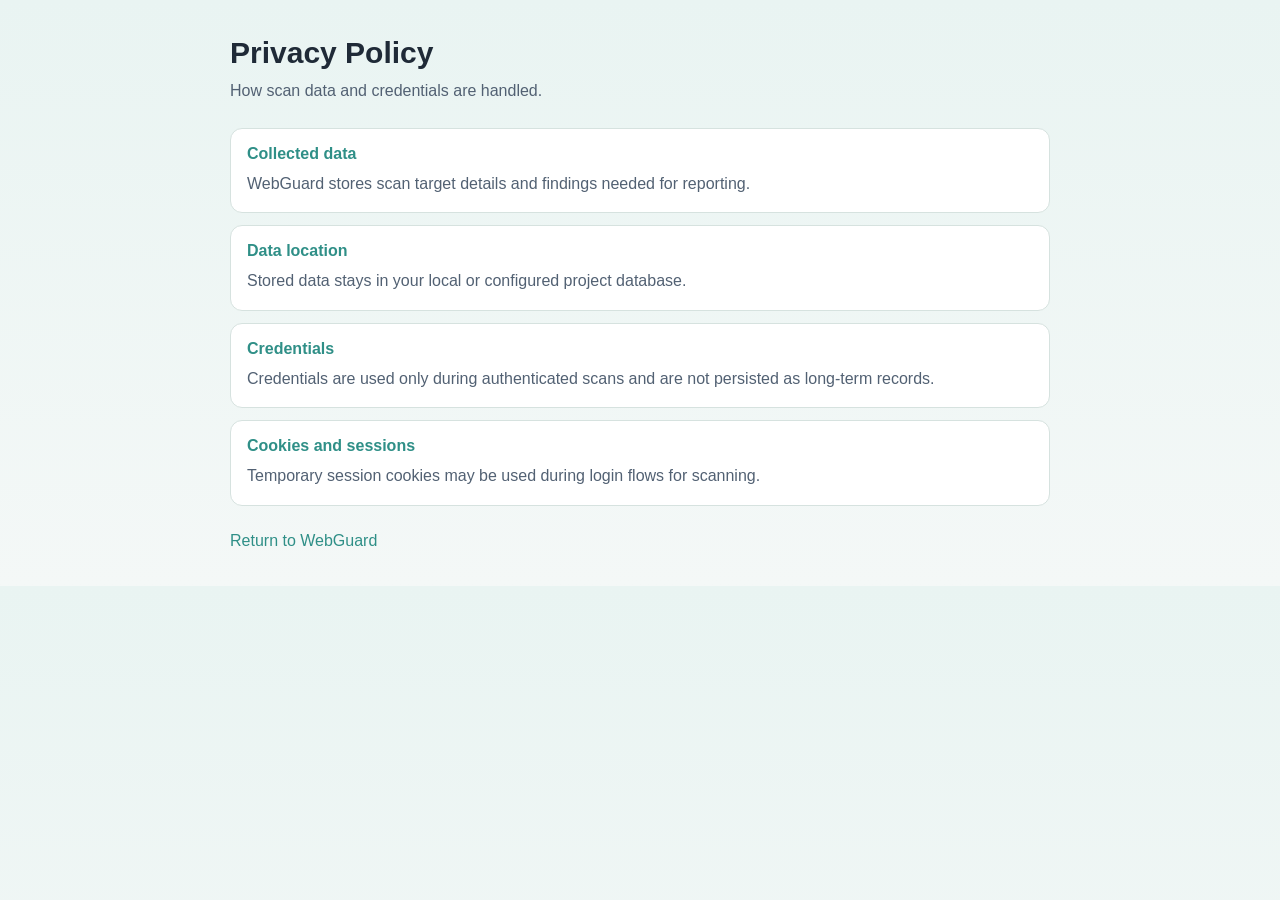
==== frontend/public/privacy-policy.html @ 00ae0fd1 "new files" ====
<!doctype html>
<html lang="en">
  <head>
    <meta charset="UTF-8" />
    <meta name="viewport" content="width=device-width, initial-scale=1.0" />
    <title>WebGuard | Privacy Policy</title>
    <style>
      :root {
        --bg: #f4f8f7;
        --card: #ffffff;
        --text: #1f2a37;
        --muted: #526173;
        --line: #d6e2df;
        --brand: #2f8f87;
      }
      * {
        box-sizing: border-box;
      }
      body {
        margin: 0;
        font-family: "Segoe UI", Tahoma, Geneva, Verdana, sans-serif;
        background: linear-gradient(180deg, #e9f4f2 0%, var(--bg) 100%);
        color: var(--text);
      }
      .wrap {
        max-width: 860px;
        margin: 0 auto;
        padding: 36px 20px;
      }
      h1 {
        margin: 0 0 8px;
        font-size: 30px;
      }
      p.lead {
        margin: 0 0 24px;
        color: var(--muted);
      }
      .item {
        background: var(--card);
        border: 1px solid var(--line);
        border-radius: 12px;
        padding: 16px;
        margin-bottom: 12px;
      }
      h3 {
        margin: 0 0 8px;
        color: var(--brand);
        font-size: 16px;
      }
      p {
        margin: 0;
        line-height: 1.6;
        color: var(--muted);
      }
      a.back {
        display: inline-block;
        margin-top: 14px;
        color: var(--brand);
        text-decoration: none;
      }
    </style>
  </head>
  <body>
    <main class="wrap">
      <h1>Privacy Policy</h1>
      <p class="lead">How scan data and credentials are handled.</p>

      <section class="item">
        <h3>Collected data</h3>
        <p>
          WebGuard stores scan target details and findings needed for reporting.
        </p>
      </section>
      <section class="item">
        <h3>Data location</h3>
        <p>Stored data stays in your local or configured project database.</p>
      </section>
      <section class="item">
        <h3>Credentials</h3>
        <p>
          Credentials are used only during authenticated scans and are not
          persisted as long-term records.
        </p>
      </section>
      <section class="item">
        <h3>Cookies and sessions</h3>
        <p>
          Temporary session cookies may be used during login flows for scanning.
        </p>
      </section>

      <a class="back" href="/">Return to WebGuard</a>
    </main>
  </body>
</html>
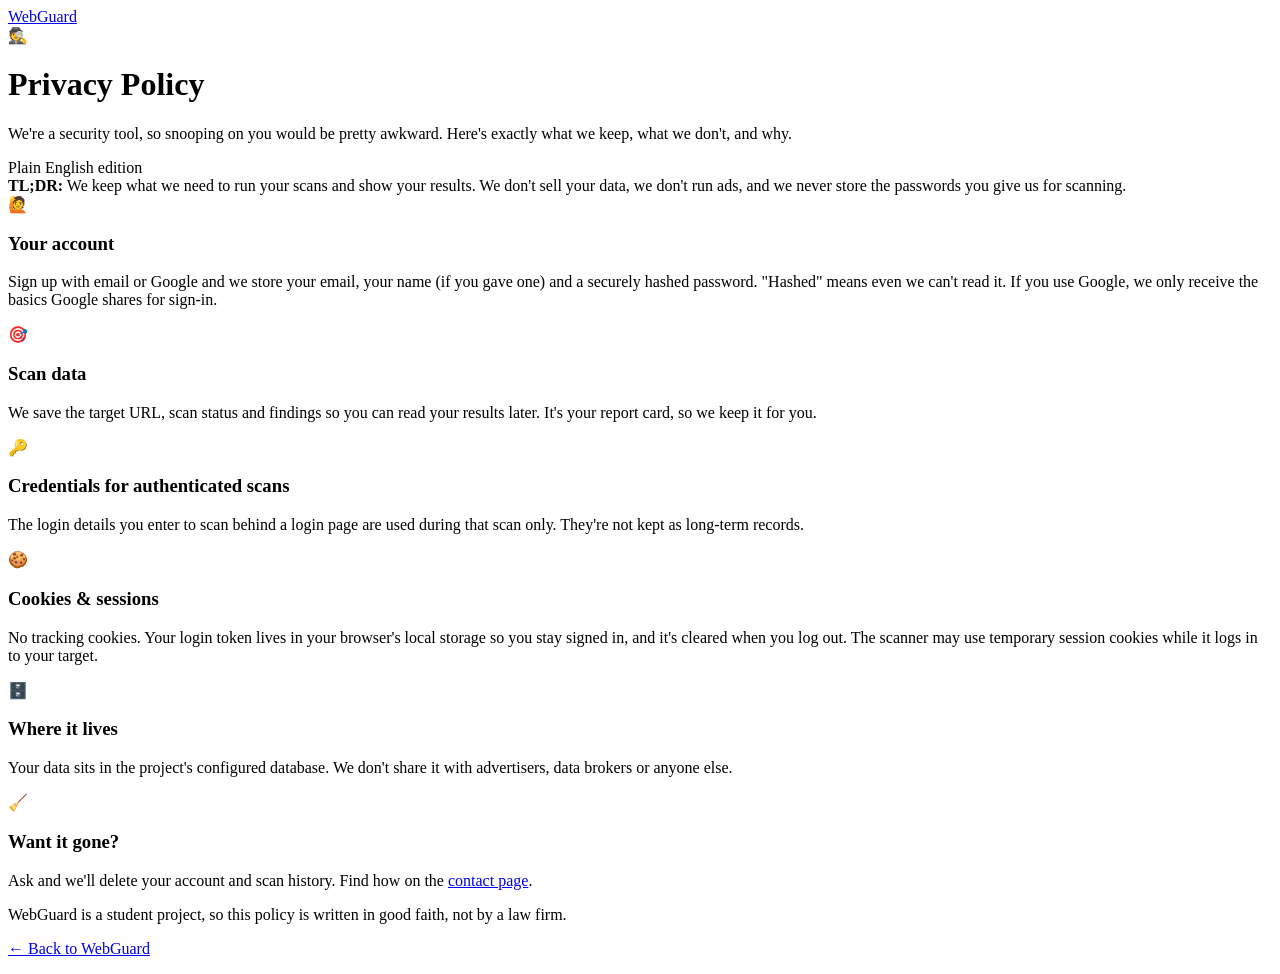
==== commit e9e7cdb8: "feat: enhance header with profile menu and logout functionality style: update CSS for improved layou" ====
--- a/frontend/public/privacy-policy.html
+++ b/frontend/public/privacy-policy.html
@@ -4,92 +4,94 @@
     <meta charset="UTF-8" />
     <meta name="viewport" content="width=device-width, initial-scale=1.0" />
     <title>WebGuard | Privacy Policy</title>
-    <style>
-      :root {
-        --bg: #f4f8f7;
-        --card: #ffffff;
-        --text: #1f2a37;
-        --muted: #526173;
-        --line: #d6e2df;
-        --brand: #2f8f87;
-      }
-      * {
-        box-sizing: border-box;
-      }
-      body {
-        margin: 0;
-        font-family: "Segoe UI", Tahoma, Geneva, Verdana, sans-serif;
-        background: linear-gradient(180deg, #e9f4f2 0%, var(--bg) 100%);
-        color: var(--text);
-      }
-      .wrap {
-        max-width: 860px;
-        margin: 0 auto;
-        padding: 36px 20px;
-      }
-      h1 {
-        margin: 0 0 8px;
-        font-size: 30px;
-      }
-      p.lead {
-        margin: 0 0 24px;
-        color: var(--muted);
-      }
-      .item {
-        background: var(--card);
-        border: 1px solid var(--line);
-        border-radius: 12px;
-        padding: 16px;
-        margin-bottom: 12px;
-      }
-      h3 {
-        margin: 0 0 8px;
-        color: var(--brand);
-        font-size: 16px;
-      }
-      p {
-        margin: 0;
-        line-height: 1.6;
-        color: var(--muted);
-      }
-      a.back {
-        display: inline-block;
-        margin-top: 14px;
-        color: var(--brand);
-        text-decoration: none;
-      }
-    </style>
+    <link rel="stylesheet" href="/legal.css" />
   </head>
   <body>
+    <div class="topbar"><a href="/">Web<span>Guard</span></a></div>
+    <header class="hero">
+      <div class="emoji">🕵️</div>
+      <h1>Privacy Policy</h1>
+      <p>
+        We're a security tool, so snooping on you would be pretty awkward. Here's
+        exactly what we keep, what we don't, and why.
+      </p>
+      <span class="stamp">Plain English edition</span>
+    </header>
+
     <main class="wrap">
-      <h1>Privacy Policy</h1>
-      <p class="lead">How scan data and credentials are handled.</p>
+      <div class="tldr">
+        <strong>TL;DR:</strong> We keep what we need to run your scans and show
+        your results. We don't sell your data, we don't run ads, and we never
+        store the passwords you give us for scanning.
+      </div>
 
       <section class="item">
-        <h3>Collected data</h3>
-        <p>
-          WebGuard stores scan target details and findings needed for reporting.
-        </p>
+        <div class="ico">🙋</div>
+        <div>
+          <h3>Your account</h3>
+          <p>
+            Sign up with email or Google and we store your email, your name (if
+            you gave one) and a securely hashed password. "Hashed" means even we
+            can't read it. If you use Google, we only receive the basics Google
+            shares for sign-in.
+          </p>
+        </div>
       </section>
       <section class="item">
-        <h3>Data location</h3>
-        <p>Stored data stays in your local or configured project database.</p>
+        <div class="ico">🎯</div>
+        <div>
+          <h3>Scan data</h3>
+          <p>
+            We save the target URL, scan status and findings so you can read
+            your results later. It's your report card, so we keep it for you.
+          </p>
+        </div>
       </section>
       <section class="item">
-        <h3>Credentials</h3>
-        <p>
-          Credentials are used only during authenticated scans and are not
-          persisted as long-term records.
-        </p>
+        <div class="ico">🔑</div>
+        <div>
+          <h3>Credentials for authenticated scans</h3>
+          <p>
+            The login details you enter to scan behind a login page are used
+            during that scan only. They're not kept as long-term records.
+          </p>
+        </div>
       </section>
       <section class="item">
-        <h3>Cookies and sessions</h3>
-        <p>
-          Temporary session cookies may be used during login flows for scanning.
-        </p>
+        <div class="ico">🍪</div>
+        <div>
+          <h3>Cookies &amp; sessions</h3>
+          <p>
+            No tracking cookies. Your login token lives in your browser's local
+            storage so you stay signed in, and it's cleared when you log out.
+            The scanner may use temporary session cookies while it logs in to
+            your target.
+          </p>
+        </div>
+      </section>
+      <section class="item">
+        <div class="ico">🗄️</div>
+        <div>
+          <h3>Where it lives</h3>
+          <p>
+            Your data sits in the project's configured database. We don't share
+            it with advertisers, data brokers or anyone else.
+          </p>
+        </div>
+      </section>
+      <section class="item">
+        <div class="ico">🧹</div>
+        <div>
+          <h3>Want it gone?</h3>
+          <p>
+            Ask and we'll delete your account and scan history. Find how on the
+            <a href="/contact.html">contact page</a>.
+          </p>
+        </div>
       </section>
 
-      <a class="back" href="/">Return to WebGuard</a>
+      <p class="fine">WebGuard is a student project, so this policy is written in good faith, not by a law firm.</p>
+      <p class="center"><a class="back" href="/">← Back to WebGuard</a></p>
     </main>
   </body>
 </html>
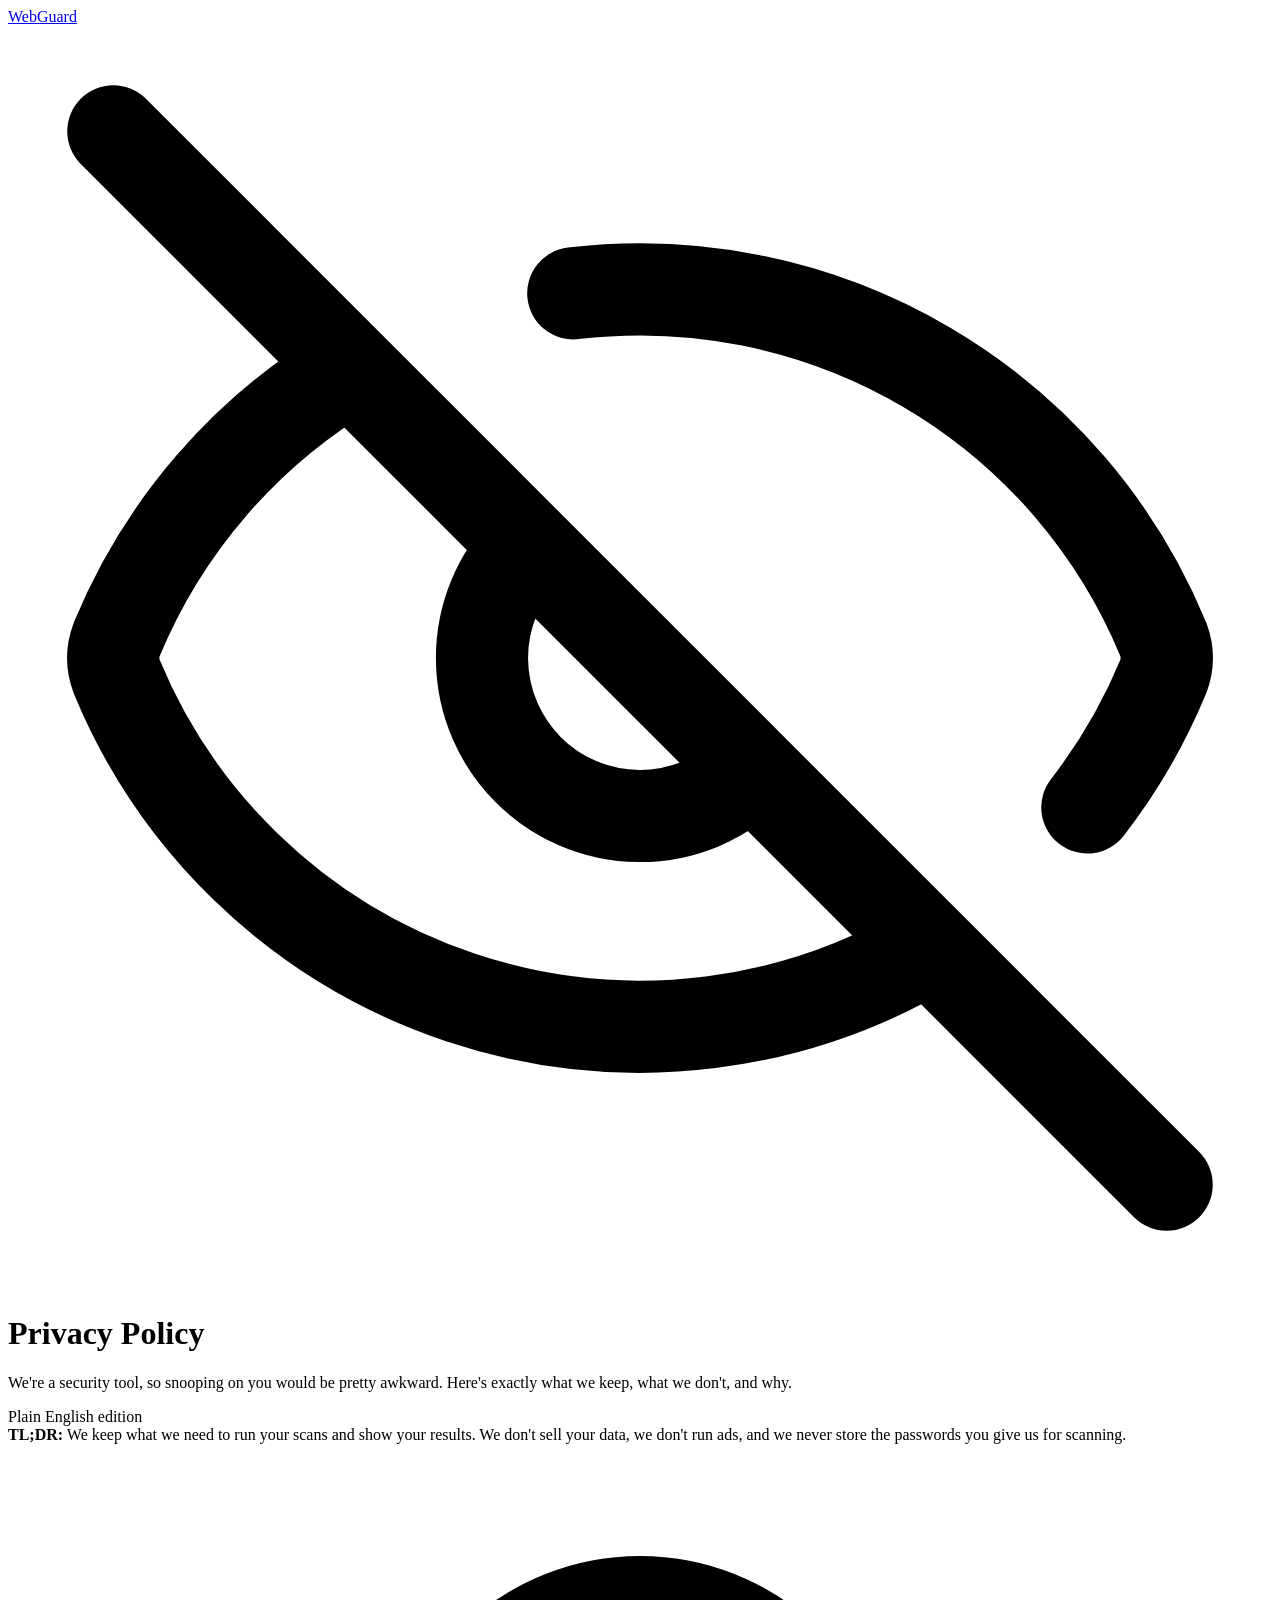
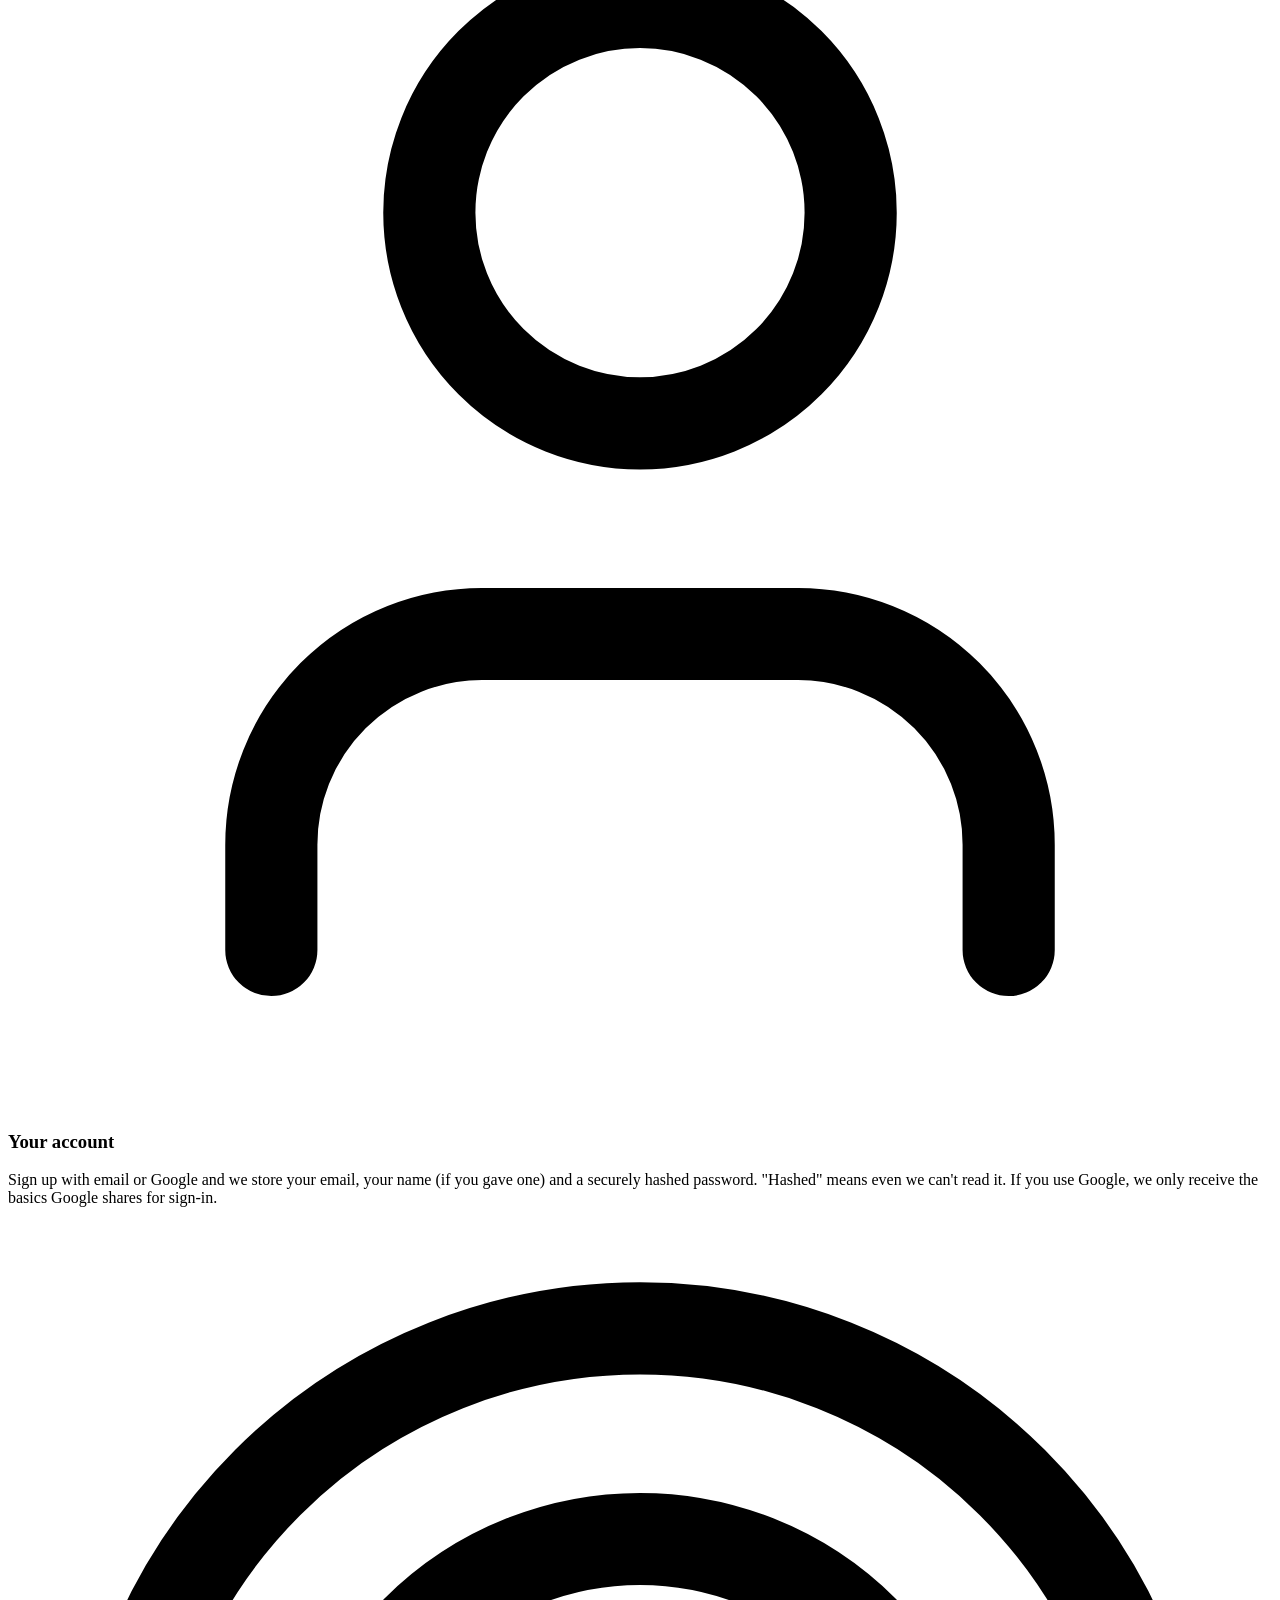
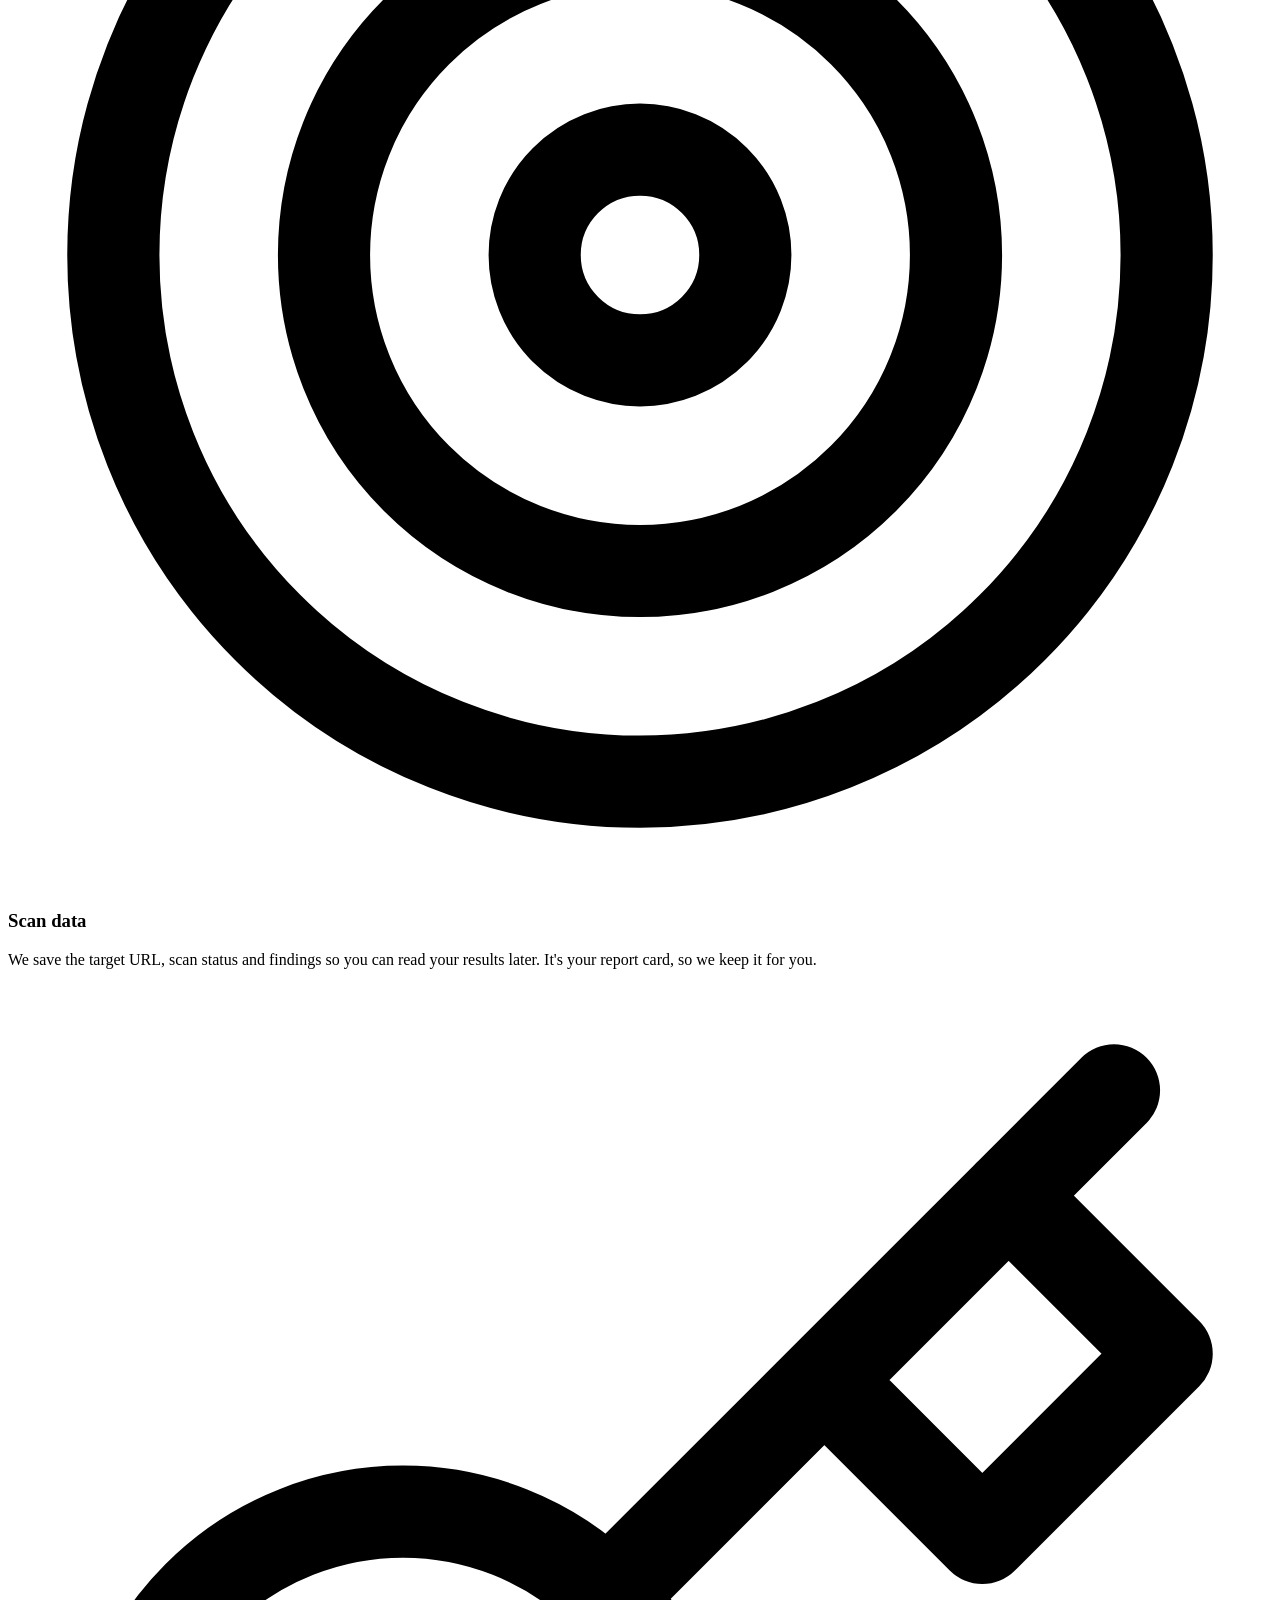
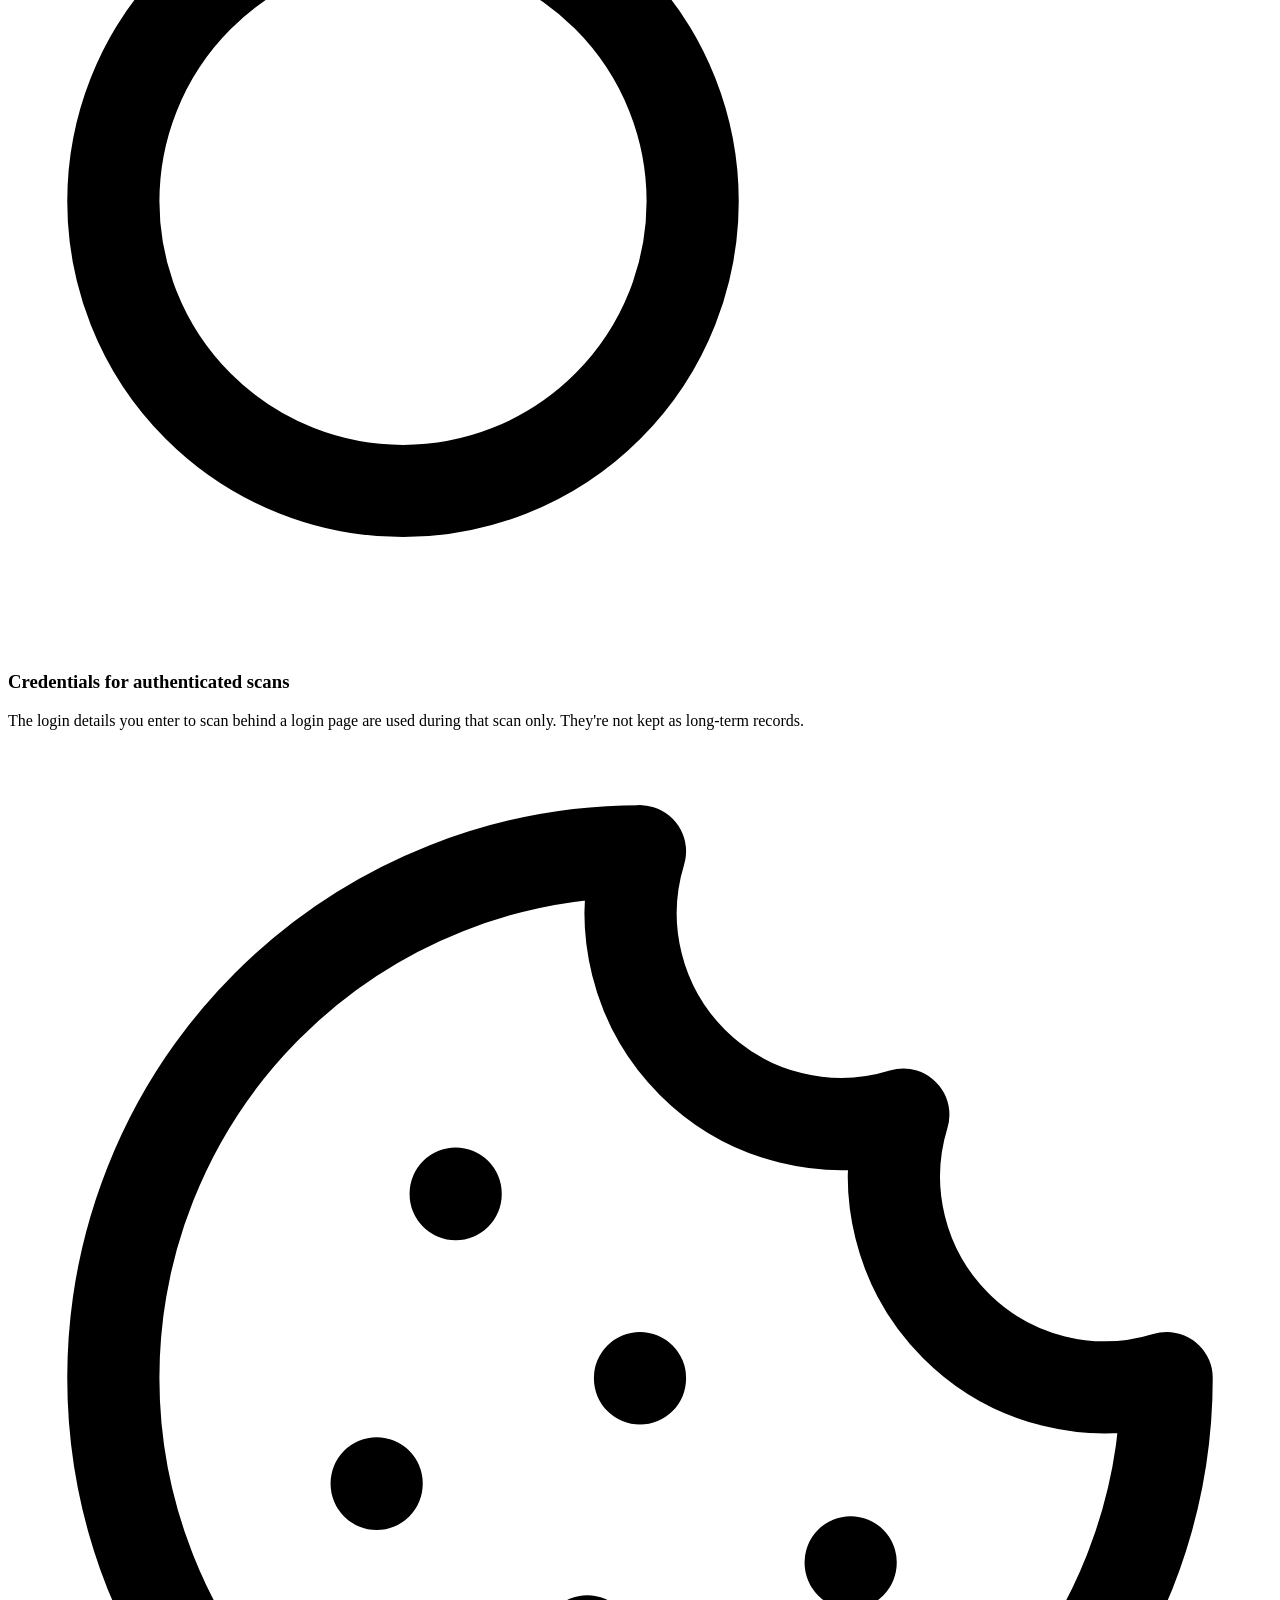
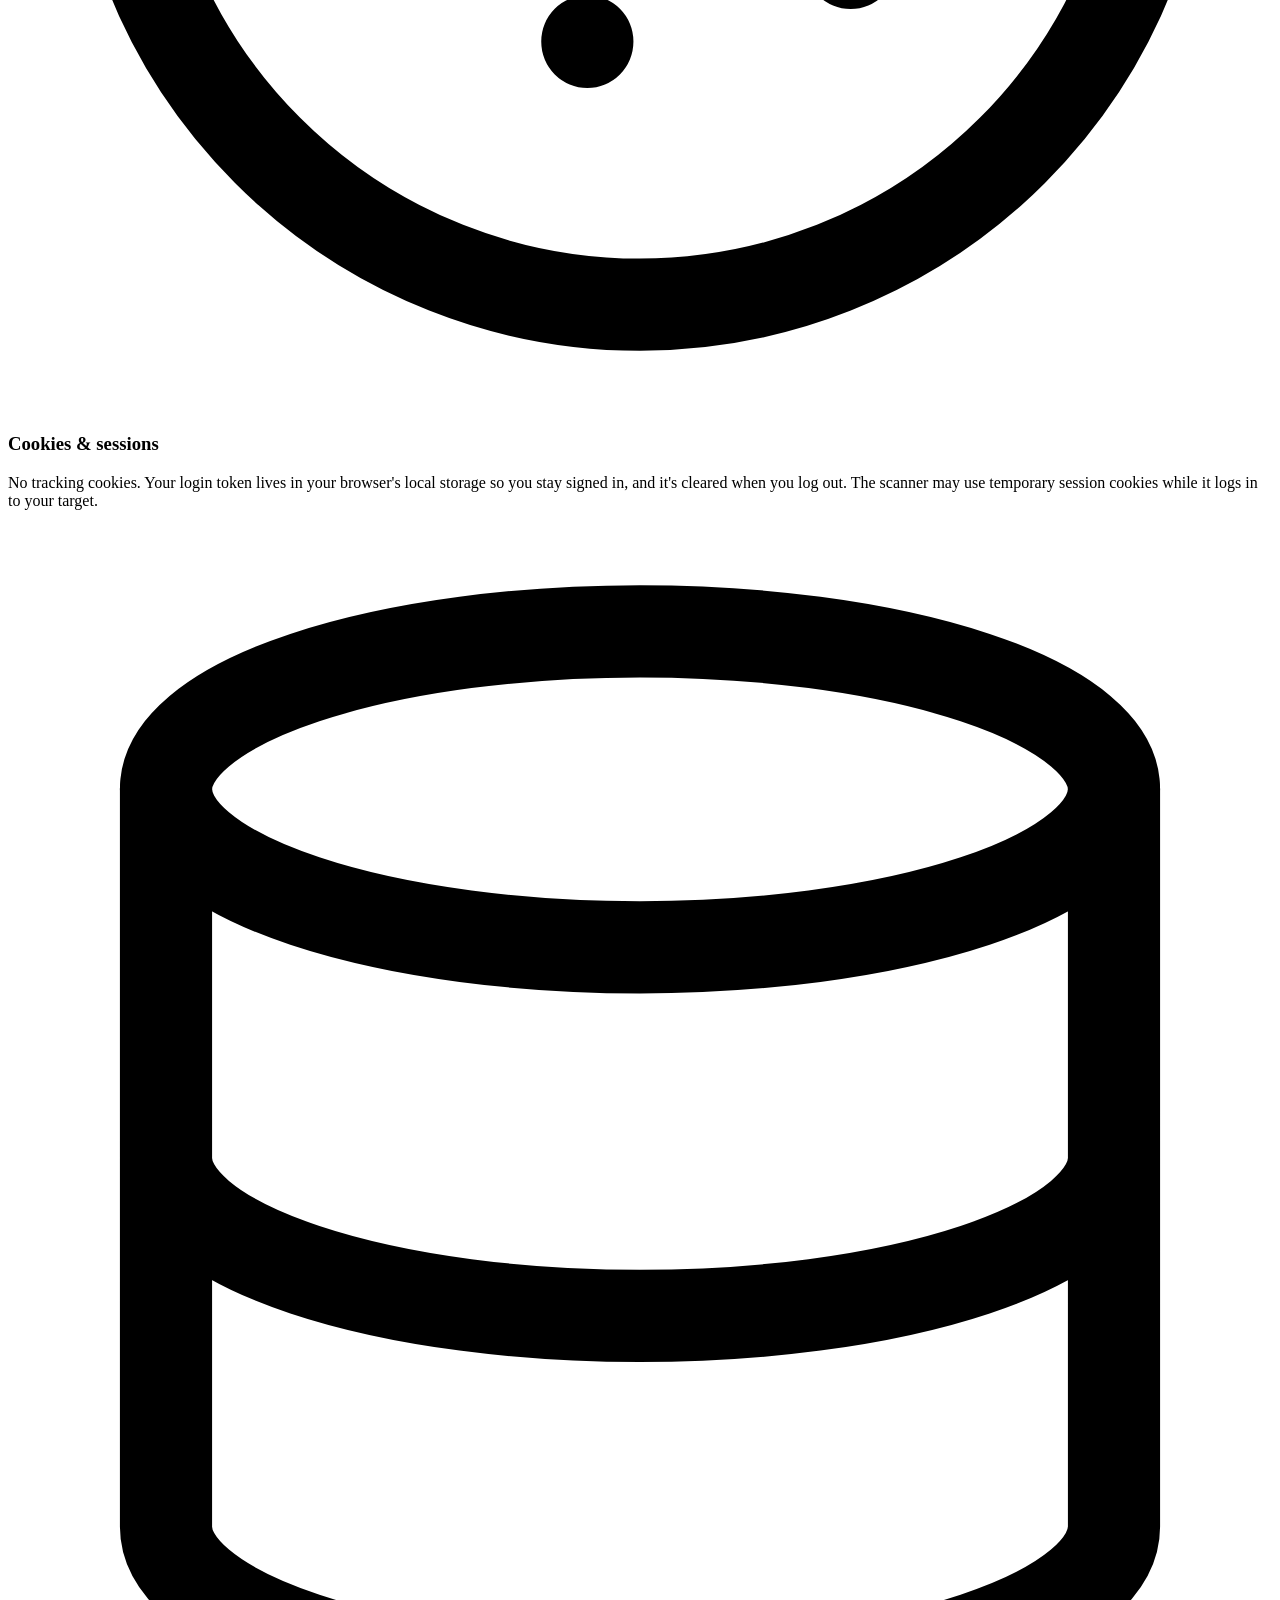
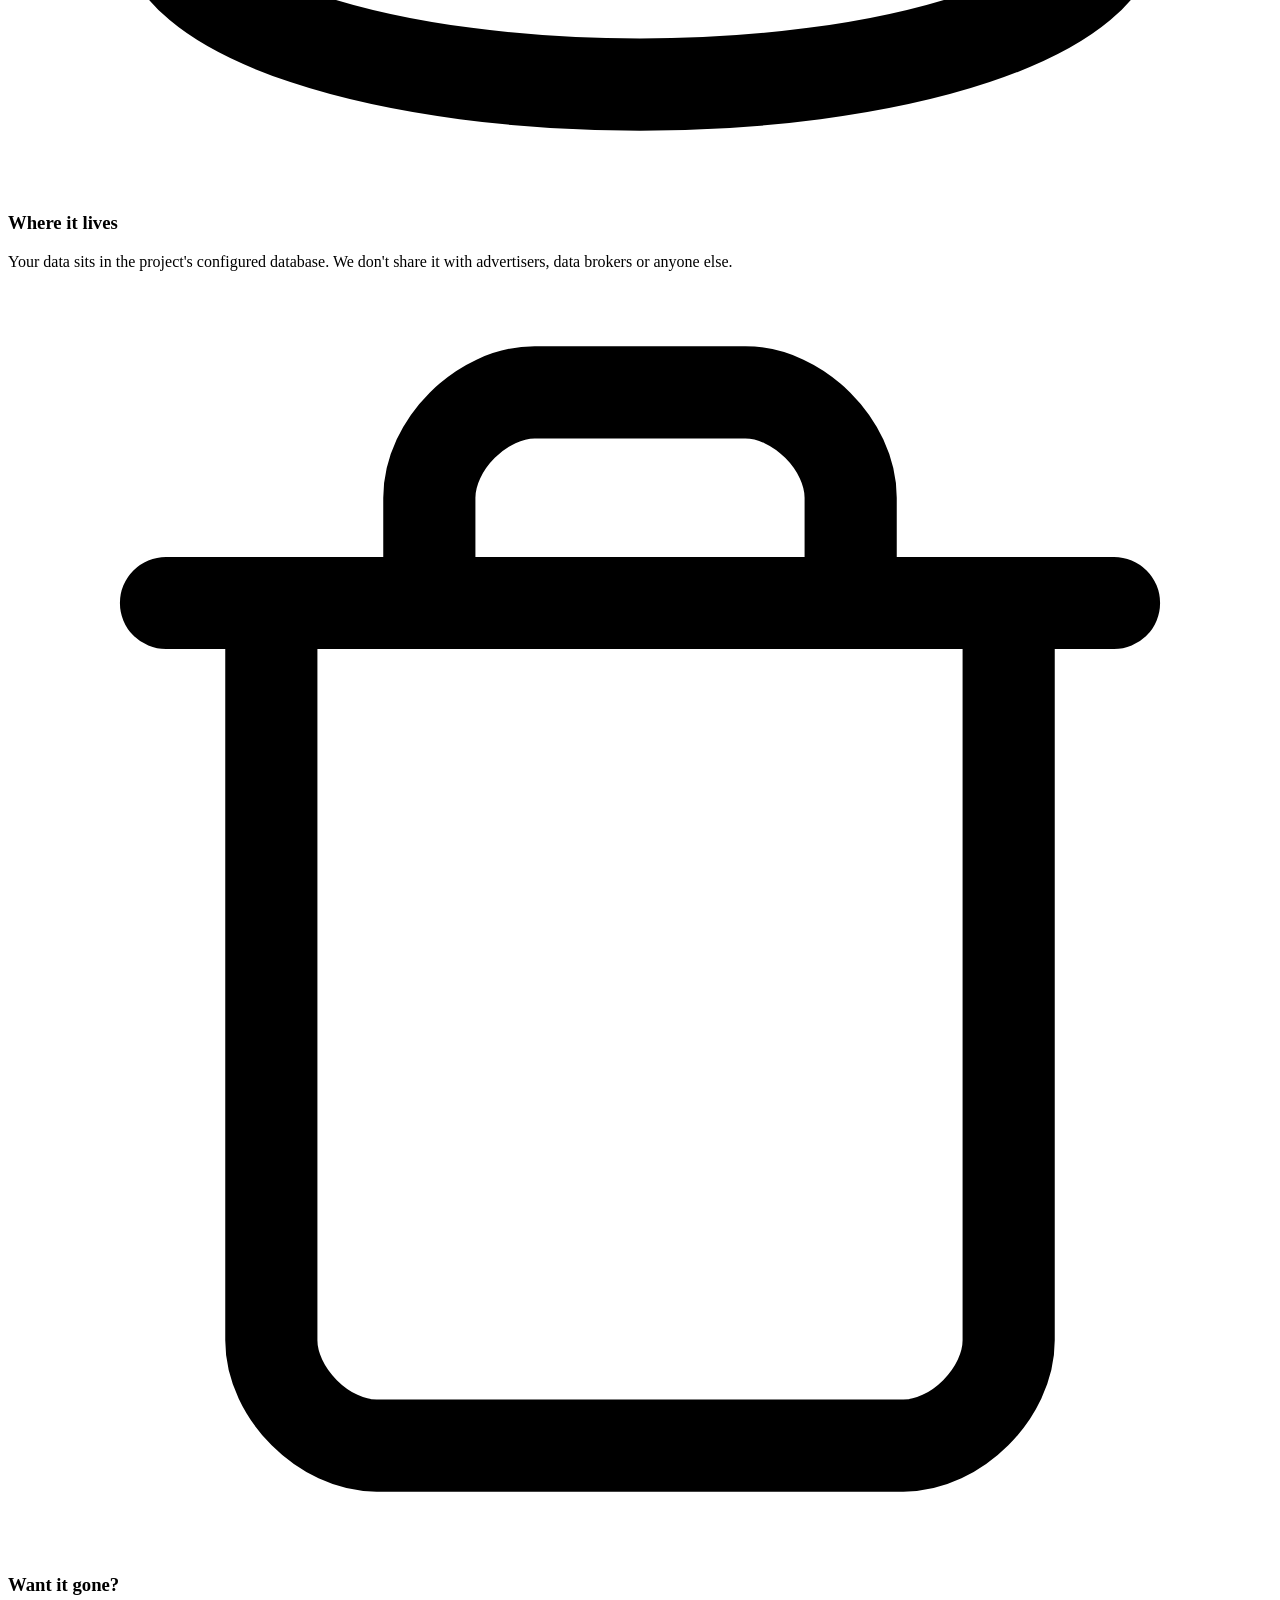
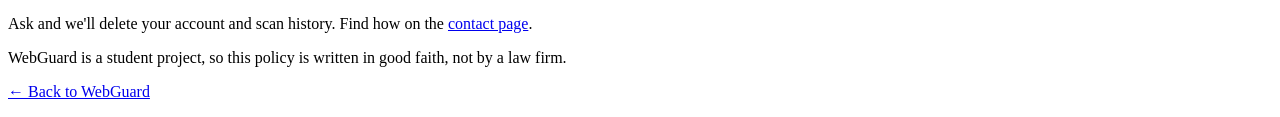
==== commit e614b014: "Refactor icons in frontend: replace emojis with SVGs for improved scalability and consistency across" ====
--- a/frontend/public/privacy-policy.html
+++ b/frontend/public/privacy-policy.html
@@ -9,7 +9,7 @@
   <body>
     <div class="topbar"><a href="/">Web<span>Guard</span></a></div>
     <header class="hero">
-      <div class="emoji">🕵️</div>
+      <div class="emoji"><svg viewBox="0 0 24 24" fill="none" stroke="currentColor" stroke-width="1.75" stroke-linecap="round" stroke-linejoin="round" aria-hidden="true"><path d="M10.733 5.076a10.744 10.744 0 0 1 11.205 6.575 1 1 0 0 1 0 .696 10.747 10.747 0 0 1-1.444 2.49M14.084 14.158a3 3 0 0 1-4.242-4.242M17.479 17.499a10.75 10.75 0 0 1-15.417-5.151 1 1 0 0 1 0-.696 10.75 10.75 0 0 1 4.446-5.143M2 2l20 20" /></svg></div>
       <h1>Privacy Policy</h1>
       <p>
         We're a security tool, so snooping on you would be pretty awkward. Here's
@@ -26,7 +26,7 @@
       </div>
 
       <section class="item">
-        <div class="ico">🙋</div>
+        <div class="ico"><svg viewBox="0 0 24 24" fill="none" stroke="currentColor" stroke-width="1.75" stroke-linecap="round" stroke-linejoin="round" aria-hidden="true"><path d="M19 21v-2a4 4 0 0 0-4-4H9a4 4 0 0 0-4 4v2" /><circle cx="12" cy="7" r="4" /></svg></div>
         <div>
           <h3>Your account</h3>
           <p>
@@ -38,7 +38,7 @@
         </div>
       </section>
       <section class="item">
-        <div class="ico">🎯</div>
+        <div class="ico"><svg viewBox="0 0 24 24" fill="none" stroke="currentColor" stroke-width="1.75" stroke-linecap="round" stroke-linejoin="round" aria-hidden="true"><circle cx="12" cy="12" r="10" /><circle cx="12" cy="12" r="6" /><circle cx="12" cy="12" r="2" /></svg></div>
         <div>
           <h3>Scan data</h3>
           <p>
@@ -48,7 +48,7 @@
         </div>
       </section>
       <section class="item">
-        <div class="ico">🔑</div>
+        <div class="ico"><svg viewBox="0 0 24 24" fill="none" stroke="currentColor" stroke-width="1.75" stroke-linecap="round" stroke-linejoin="round" aria-hidden="true"><path d="m21 2-9.6 9.6M15.5 7.5l3 3L22 7l-3-3" /><circle cx="7.5" cy="15.5" r="5.5" /></svg></div>
         <div>
           <h3>Credentials for authenticated scans</h3>
           <p>
@@ -58,7 +58,7 @@
         </div>
       </section>
       <section class="item">
-        <div class="ico">🍪</div>
+        <div class="ico"><svg viewBox="0 0 24 24" fill="none" stroke="currentColor" stroke-width="1.75" stroke-linecap="round" stroke-linejoin="round" aria-hidden="true"><path d="M12 2a10 10 0 1 0 10 10 4 4 0 0 1-5-5 4 4 0 0 1-5-5M8.5 8.5v.01M16 15.5v.01M12 12v.01M11 17v.01M7 14v.01" /></svg></div>
         <div>
           <h3>Cookies &amp; sessions</h3>
           <p>
@@ -70,7 +70,7 @@
         </div>
       </section>
       <section class="item">
-        <div class="ico">🗄️</div>
+        <div class="ico"><svg viewBox="0 0 24 24" fill="none" stroke="currentColor" stroke-width="1.75" stroke-linecap="round" stroke-linejoin="round" aria-hidden="true"><ellipse cx="12" cy="5" rx="9" ry="3" /><path d="M3 5v14a9 3 0 0 0 18 0V5M3 12a9 3 0 0 0 18 0" /></svg></div>
         <div>
           <h3>Where it lives</h3>
           <p>
@@ -80,7 +80,7 @@
         </div>
       </section>
       <section class="item">
-        <div class="ico">🧹</div>
+        <div class="ico"><svg viewBox="0 0 24 24" fill="none" stroke="currentColor" stroke-width="1.75" stroke-linecap="round" stroke-linejoin="round" aria-hidden="true"><path d="M3 6h18M19 6v14c0 1-1 2-2 2H7c-1 0-2-1-2-2V6M8 6V4c0-1 1-2 2-2h4c1 0 2 1 2 2v2" /></svg></div>
         <div>
           <h3>Want it gone?</h3>
           <p>
